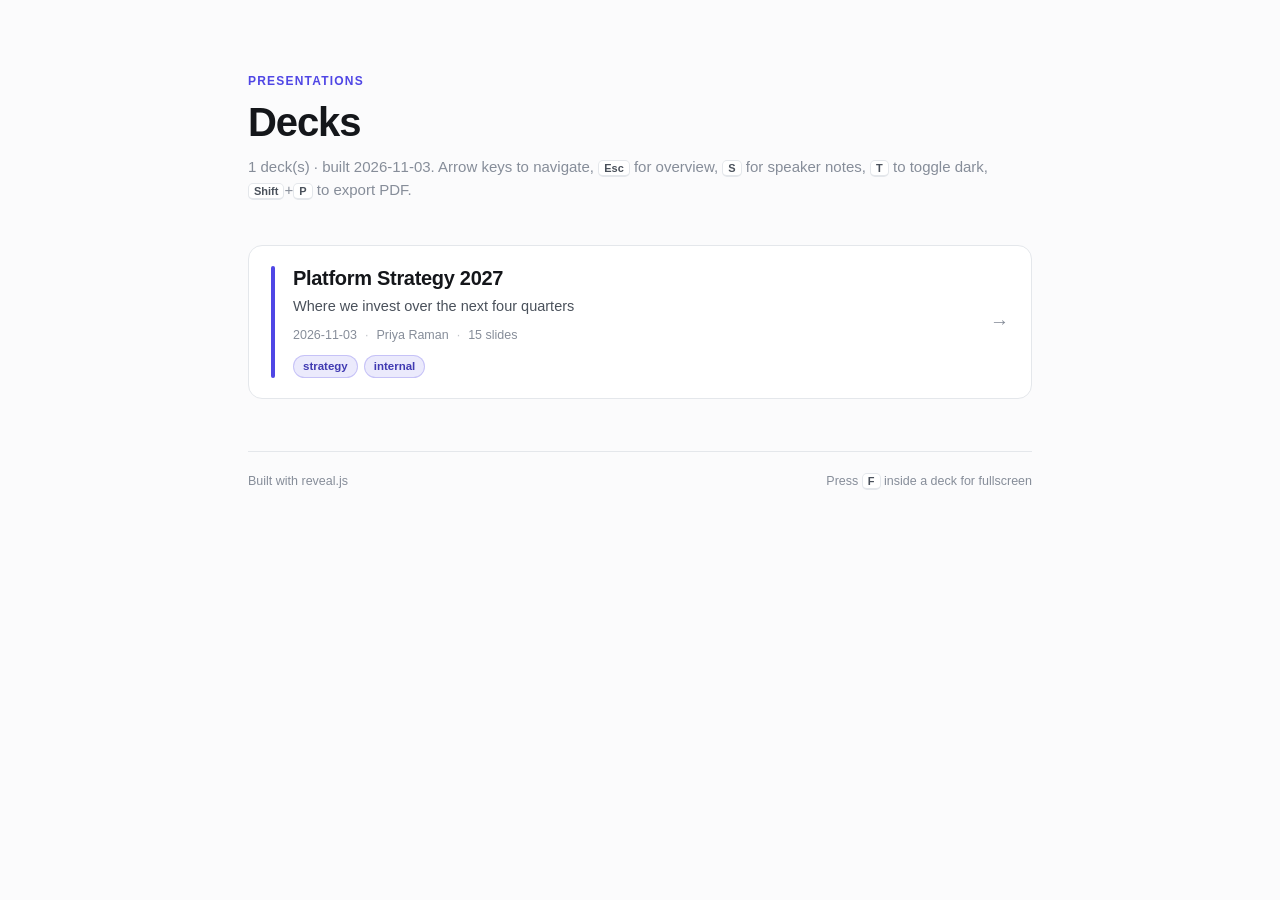
==== docs/index.html @ 7549e9c7 "Publish 1 deck(s) Co-Authored-By: Claude <noreply@anthropic.com>" ====
<!DOCTYPE html>
<html lang="en">
  <head>
    <meta charset="utf-8" />
    <meta name="viewport" content="width=device-width, initial-scale=1" />
    <title>Decks</title>
    <meta name="description" content="HTML presentation decks" />
    <style>
      :root {
        --accent: #4f46e5;
        --bg: #fbfbfc;
        --surface: #ffffff;
        --ink: #14161a;
        --ink-2: #4a515b;
        --ink-3: #868d99;
        --line: #e4e7eb;
        --radius: 14px;
        --font-sans: ui-sans-serif, -apple-system, BlinkMacSystemFont, "Segoe UI",
          Inter, Roboto, "Helvetica Neue", Arial, sans-serif;
        --font-mono: ui-monospace, "SF Mono", SFMono-Regular, Menlo, Consolas, monospace;
      }
      @media (prefers-color-scheme: dark) {
        :root {
          --bg: #0e1014;
          --surface: #171b21;
          --ink: #f2f4f7;
          --ink-2: #bfc6d0;
          --ink-3: #828a97;
          --line: #262b33;
        }
      }

      * { box-sizing: border-box; }
      html { -webkit-text-size-adjust: 100%; }
      body {
        margin: 0;
        padding: 0;
        font-family: var(--font-sans);
        background: var(--bg);
        color: var(--ink);
        -webkit-font-smoothing: antialiased;
        line-height: 1.5;
      }

      .wrap { max-width: 840px; margin: 0 auto; padding: 72px 28px 96px; }

      header { margin-bottom: 44px; }
      .kicker {
        font-size: 12px;
        font-weight: 650;
        letter-spacing: 0.1em;
        text-transform: uppercase;
        color: var(--accent);
        margin: 0 0 10px;
      }
      h1 {
        font-size: 40px;
        letter-spacing: -0.028em;
        font-weight: 660;
        margin: 0;
        line-height: 1.1;
      }
      header p {
        margin: 12px 0 0;
        color: var(--ink-3);
        font-size: 15px;
      }

      .list { display: flex; flex-direction: column; gap: 12px; }

      .g-card {
        display: flex;
        align-items: stretch;
        gap: 18px;
        padding: 20px 22px;
        background: var(--surface);
        border: 1px solid var(--line);
        border-radius: var(--radius);
        text-decoration: none;
        color: inherit;
        transition: border-color 0.16s ease, transform 0.16s ease,
          box-shadow 0.16s ease;
      }
      .g-card:hover {
        border-color: color-mix(in srgb, var(--accent) 45%, var(--line));
        transform: translateY(-2px);
        box-shadow: 0 10px 28px -14px rgba(16, 18, 22, 0.28);
      }

      .g-swatch {
        flex: none;
        width: 4px;
        border-radius: 999px;
        background: var(--accent);
      }
      .g-main { flex: 1 1 auto; min-width: 0; }

      .g-card h2 {
        font-size: 20px;
        font-weight: 620;
        letter-spacing: -0.015em;
        margin: 0;
        line-height: 1.25;
      }
      .g-sub {
        margin: 5px 0 0;
        color: var(--ink-2);
        font-size: 14.5px;
        line-height: 1.4;
      }
      .g-meta {
        display: flex;
        align-items: center;
        gap: 8px;
        flex-wrap: wrap;
        margin-top: 10px;
        font-size: 12.5px;
        color: var(--ink-3);
      }
      .g-meta .sep { opacity: 0.5; }
      .g-tags { display: flex; gap: 6px; flex-wrap: wrap; margin-top: 10px; }
      .g-tags:empty { display: none; }
      .tag {
        font-size: 11.5px;
        font-weight: 550;
        padding: 2px 9px;
        border-radius: 999px;
        background: color-mix(in srgb, var(--accent) 11%, transparent);
        color: color-mix(in srgb, var(--accent) 75%, var(--ink));
        border: 1px solid color-mix(in srgb, var(--accent) 24%, transparent);
      }
      .g-arrow {
        flex: none;
        align-self: center;
        font-size: 19px;
        color: var(--ink-3);
        transition: transform 0.16s ease, color 0.16s ease;
      }
      .g-card:hover .g-arrow { transform: translateX(3px); color: var(--accent); }

      .empty {
        padding: 36px 24px;
        border: 1px dashed var(--line);
        border-radius: var(--radius);
        color: var(--ink-3);
        text-align: center;
        font-size: 14.5px;
      }
      code {
        font-family: var(--font-mono);
        font-size: 0.88em;
        background: color-mix(in srgb, var(--ink) 7%, transparent);
        padding: 1.5px 5px;
        border-radius: 5px;
      }

      footer {
        margin-top: 52px;
        padding-top: 20px;
        border-top: 1px solid var(--line);
        font-size: 12.5px;
        color: var(--ink-3);
        display: flex;
        justify-content: space-between;
        gap: 16px;
        flex-wrap: wrap;
      }
      kbd {
        font-family: var(--font-sans);
        font-size: 11px;
        font-weight: 600;
        border: 1px solid var(--line);
        border-bottom-width: 2px;
        border-radius: 5px;
        padding: 1px 5px;
        background: var(--surface);
        color: var(--ink-2);
      }

      @media (max-width: 560px) {
        .wrap { padding: 44px 18px 64px; }
        h1 { font-size: 30px; }
      }
    </style>
  </head>
  <body>
    <div class="wrap">
      <header>
        <p class="kicker">Presentations</p>
        <h1>Decks</h1>
        <p>
          1 deck(s) &middot; built 2026-11-03. Arrow keys to navigate,
          <kbd>Esc</kbd> for overview, <kbd>S</kbd> for speaker notes,
          <kbd>T</kbd> to toggle dark, <kbd>Shift</kbd>+<kbd>P</kbd> to export PDF.
        </p>
      </header>

      <main class="list">
        <a class="g-card" href="./platform-strategy-2027/" style="--accent: #4f46e5">
          <span class="g-swatch"></span>
          <span class="g-main">
            <h2>Platform Strategy 2027</h2>
            <p class="g-sub">Where we invest over the next four quarters</p>
            <span class="g-meta"><span>2026-11-03</span><span class="sep">&middot;</span><span>Priya Raman</span><span class="sep">&middot;</span><span>15 slides</span></span>
            <span class="g-tags"><span class="tag">strategy</span><span class="tag">internal</span></span>
          </span>
          <span class="g-arrow">&rarr;</span>
        </a>
      </main>

      <footer>
        <span>Built with reveal.js</span>
        <span>Press <kbd>F</kbd> inside a deck for fullscreen</span>
      </footer>
    </div>
  </body>
</html>
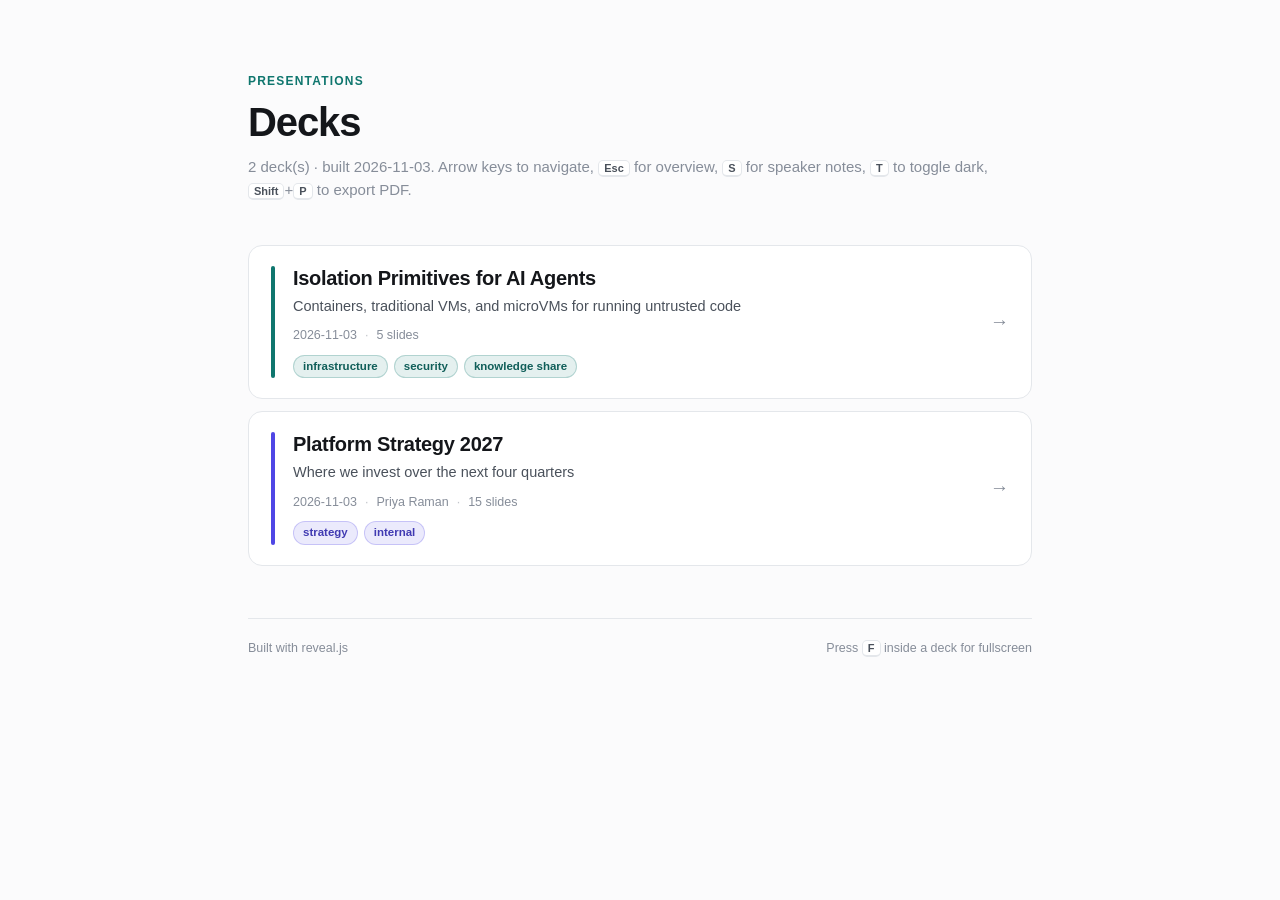
==== commit 35470c94: "Add isolation primitives knowledge share deck Co-Authored-By: Claude <noreply@anthropic.com>" ====
--- a/docs/index.html
+++ b/docs/index.html
@@ -7,7 +7,7 @@
     <meta name="description" content="HTML presentation decks" />
     <style>
       :root {
-        --accent: #4f46e5;
+        --accent: #0f766e;
         --bg: #fbfbfc;
         --surface: #ffffff;
         --ink: #14161a;
@@ -189,13 +189,23 @@
         <p class="kicker">Presentations</p>
         <h1>Decks</h1>
         <p>
-          1 deck(s) &middot; built 2026-11-03. Arrow keys to navigate,
+          2 deck(s) &middot; built 2026-11-03. Arrow keys to navigate,
           <kbd>Esc</kbd> for overview, <kbd>S</kbd> for speaker notes,
           <kbd>T</kbd> to toggle dark, <kbd>Shift</kbd>+<kbd>P</kbd> to export PDF.
         </p>
       </header>
 
       <main class="list">
+        <a class="g-card" href="./agent-isolation-primitives/" style="--accent: #0f766e">
+          <span class="g-swatch"></span>
+          <span class="g-main">
+            <h2>Isolation Primitives for AI Agents</h2>
+            <p class="g-sub">Containers, traditional VMs, and microVMs for running untrusted code</p>
+            <span class="g-meta"><span>2026-11-03</span><span class="sep">&middot;</span><span>5 slides</span></span>
+            <span class="g-tags"><span class="tag">infrastructure</span><span class="tag">security</span><span class="tag">knowledge share</span></span>
+          </span>
+          <span class="g-arrow">&rarr;</span>
+        </a>
         <a class="g-card" href="./platform-strategy-2027/" style="--accent: #4f46e5">
           <span class="g-swatch"></span>
           <span class="g-main">
